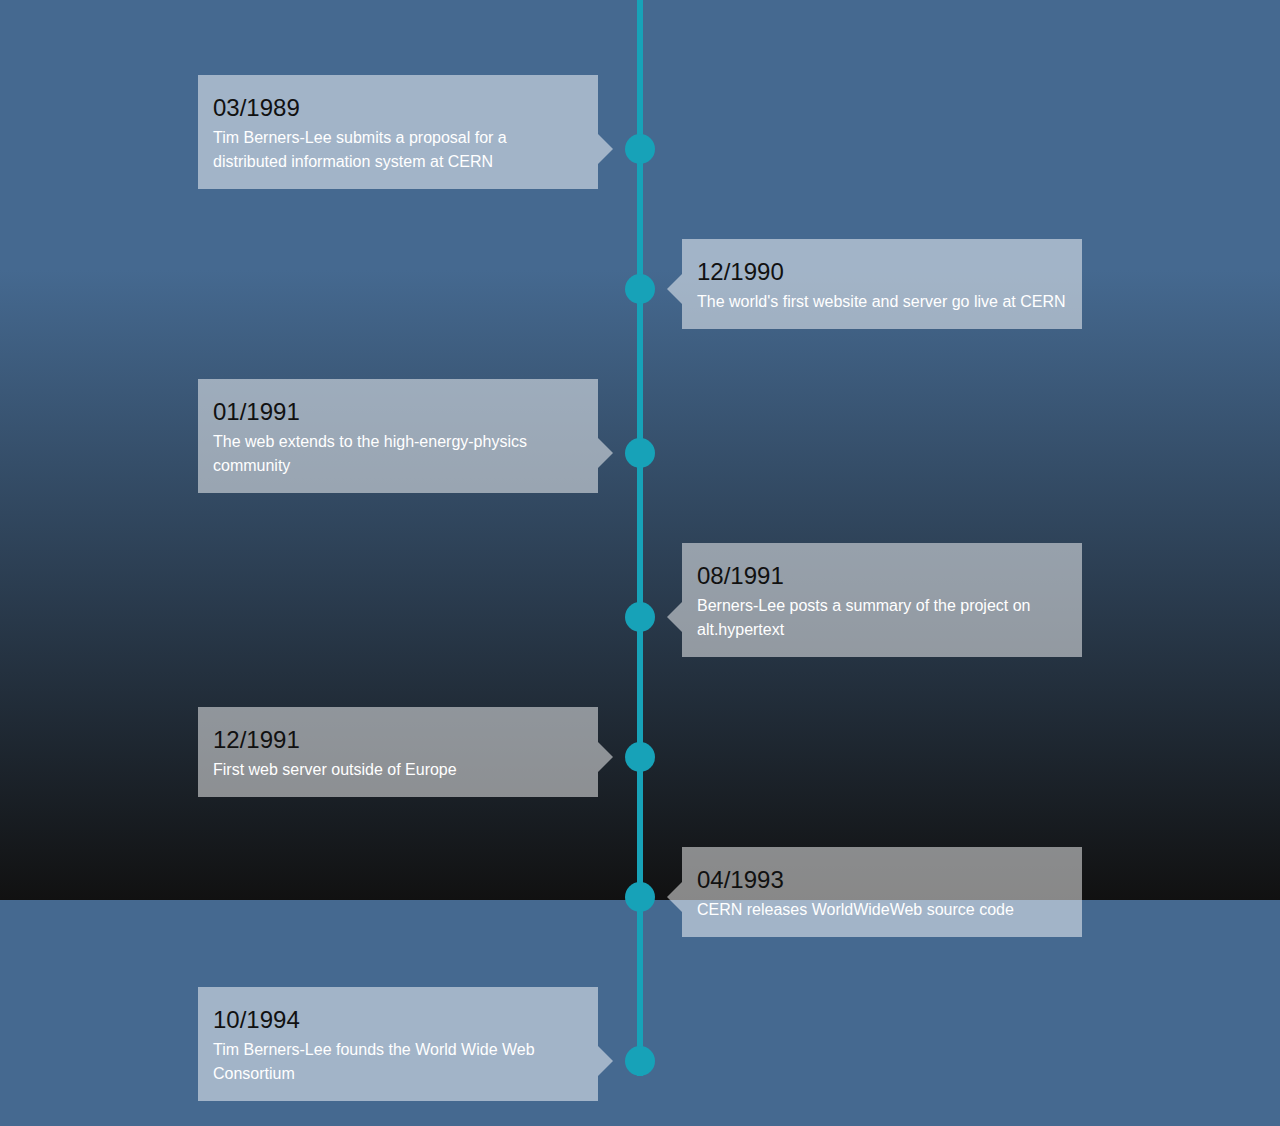
==== timeline.html @ 2560b267 "Change filename and separate CSS" ====
<!DOCTYPE html>
<html>
	<head>
		<meta charset="UTF-8">
		<meta name="viewport" content="width=device-width, initial-scale=1.0">
		<title>rResponsive Vertical Timeline</title>
		<link rel="stylesheet" href="timeline.css">
	</head>
	
	<body>
		<section class="timeline">
			<ul>
				<li>
					<div>
					<h4>03/1989</h4>
					<p>Tim Berners-Lee submits a proposal for a distributed information system at CERN</p>
					</div>
				</li>
				
				<li>
					<div>
					<h4>12/1990</h4>
					The world's first website and server go live at CERN
					</div>
				</li>
				
				<li>
					<div>
					<h4>01/1991</h4>
					The web extends to the high-energy-physics community
					</div>
				</li>
				
				<li>
					<div>
					<h4>08/1991</h4>
					Berners-Lee posts a summary of the project on alt.hypertext
					</div>
				</li>
				
				<li>
					<div>
					<h4>12/1991</h4>
					First web server outside of Europe
					</div>
				</li>
				
				<li>
					<div>
					<h4>04/1993</h4>
					CERN releases WorldWideWeb source code
					</div>
				</li>
				
				<li>
					<div>
					<h4>10/1994</h4>
					Tim Berners-Lee founds the World Wide Web Consortium
					</div>
				</li>
				
			</ul>
		</section>
	</body>
</html>
---- timeline.css ----
*,
*::before,
*::after {
  margin: 0;
  padding: 0;
  box-sizing: border-box;
}

body {
  font: normal 16px/1.5 "Helvetica Neue", sans-serif;
  background: #456990;
  background-image: linear-gradient(#456990 30%, #111);
  background-attachment: fixed;
  color: #fff;
  overflow-x: hidden;
  padding-bottom: 50px;
} 		

.timeline {
	margin-left: -90%;
}
.timeline ul li {
	list-style-type: none;
	position: relative;
	width: 6px;
	margin: 0 auto;
	padding-top: 50px;
	background: #17A2B8;
}
.timeline ul li::after {
	content: "";
	position: absolute;
	left: 50%;
	bottom: 0;
	transform: translateX(-50%);
	width: 30px;
	height: 30px;
	border-radius: 50%;
	background: inherit;
}
.timeline ul li div {
	position: relative;
	bottom: -25px;
	width: 75vw;
	padding: 15px;
	background: rgba(255,255,255,0.5);
}
.timeline ul li div::before {
	content: "";
	position: absolute;
	bottom: 25px;
	width: 0;
	height: 0;
	border-style: solid;
}
.timeline ul li:nth-child(odd) div {
	left: 45px;
}
.timeline ul li:nth-child(odd) div::before {
	left: -15px;
	border-width: 15px 15px 15px 0;
	border-color: transparent rgba(255,255,255,0.5) transparent transparent;
}
.timeline ul li:nth-child(even) div {
	left: 45px;
}
.timeline ul li:nth-child(even) div::before {
	left: -15px;
	border-width: 15px 15px 15px 0;
	border-color: transparent rgba(255,255,255,0.5) transparent transparent;
}
.timeline h4 {
	font-size: 1.5em;
	font-weight: 200;
	color: #111;
}

@media only screen and (min-width: 992px) {
	.timeline {
		margin-left: 0;
	}
	.timeline ul li div {
		width: 400px;
	}
	.timeline ul li:nth-child(odd) div {
		left: -439px;
	}
	.timeline ul li:nth-child(odd) div::before {
		left: 400px;
		border-width: 15px 0 15px 15px;
		border-color: transparent transparent transparent rgba(255,255,255,0.5);
	}
}
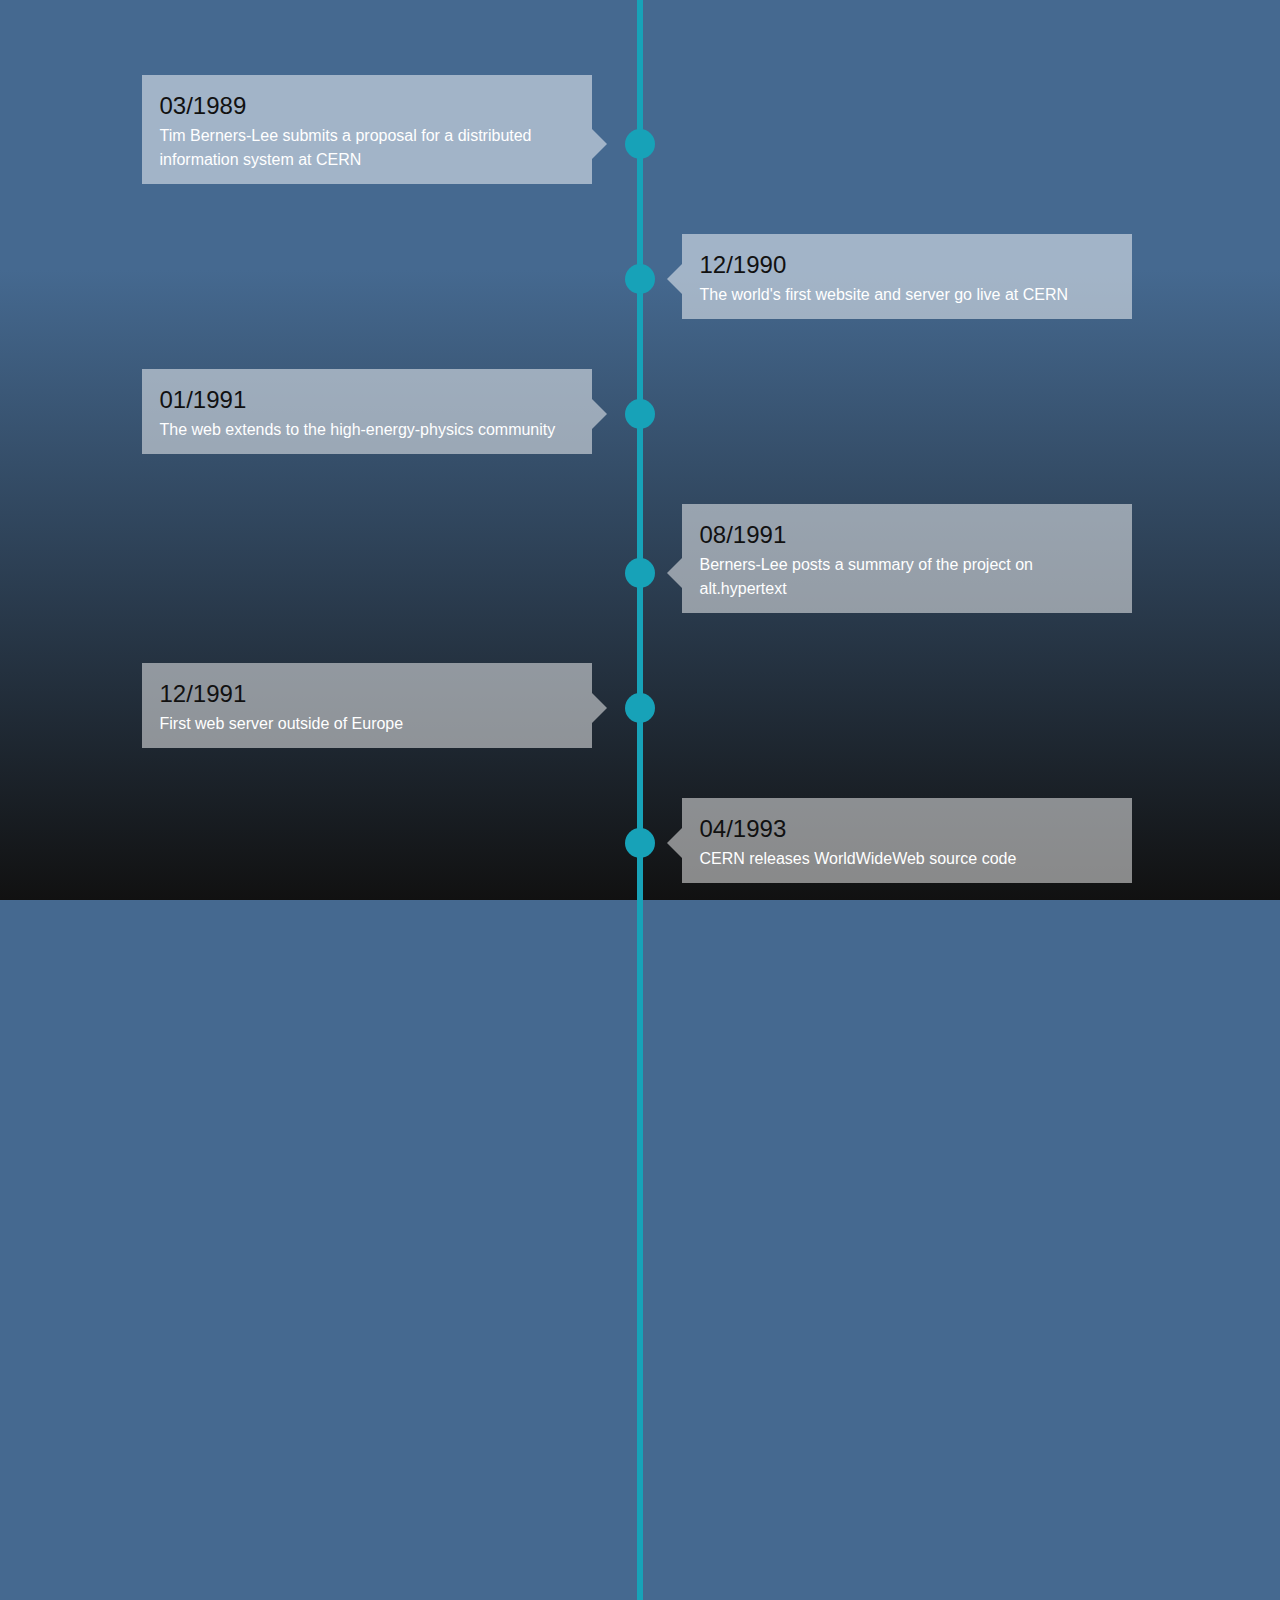
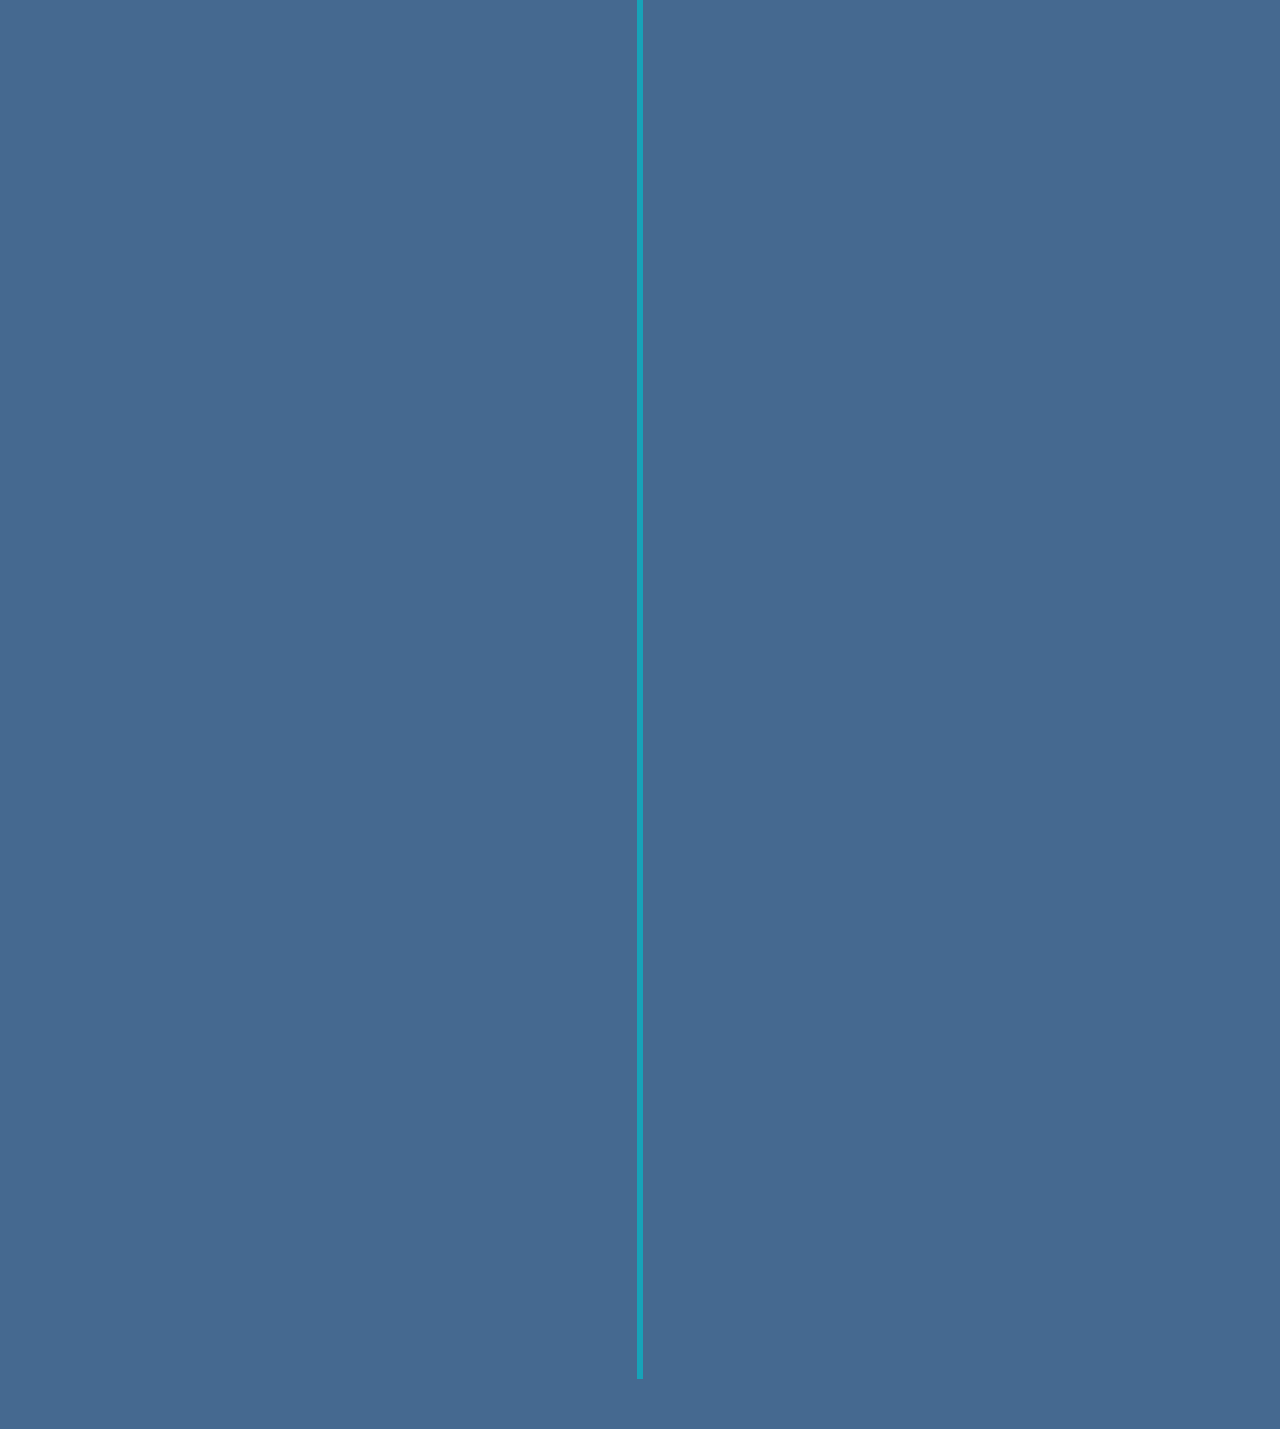
==== commit 5268aacc: "Animate Timeline" ====
--- a/timeline.html
+++ b/timeline.html
@@ -3,8 +3,9 @@
 	<head>
 		<meta charset="UTF-8">
 		<meta name="viewport" content="width=device-width, initial-scale=1.0">
-		<title>rResponsive Vertical Timeline</title>
-		<link rel="stylesheet" href="timeline.css">
+		<title>Responsive Vertical Timeline</title>
+		<link rel="stylesheet" href="css/timeline.css">
+		<script src="js/timeline.js" defer></script>
 	</head>
 	
 	<body>
@@ -59,6 +60,107 @@
 					</div>
 				</li>
 				
+				<!-- a lot more items for animation testing -->
+				
+				<li>
+					<div>
+					<h4>03/1989</h4>
+					<p>Tim Berners-Lee submits a proposal for a distributed information system at CERN</p>
+					</div>
+				</li>
+				
+				<li>
+					<div>
+					<h4>12/1990</h4>
+					The world's first website and server go live at CERN
+					</div>
+				</li>
+				
+				<li>
+					<div>
+					<h4>01/1991</h4>
+					The web extends to the high-energy-physics community
+					</div>
+				</li>
+				
+				<li>
+					<div>
+					<h4>08/1991</h4>
+					Berners-Lee posts a summary of the project on alt.hypertext
+					</div>
+				</li>
+				
+				<li>
+					<div>
+					<h4>12/1991</h4>
+					First web server outside of Europe
+					</div>
+				</li>
+				
+				<li>
+					<div>
+					<h4>04/1993</h4>
+					CERN releases WorldWideWeb source code
+					</div>
+				</li>
+				
+				<li>
+					<div>
+					<h4>10/1994</h4>
+					Tim Berners-Lee founds the World Wide Web Consortium
+					</div>
+				</li>				
+
+				<li>
+					<div>
+					<h4>03/1989</h4>
+					<p>Tim Berners-Lee submits a proposal for a distributed information system at CERN</p>
+					</div>
+				</li>
+				
+				<li>
+					<div>
+					<h4>12/1990</h4>
+					The world's first website and server go live at CERN
+					</div>
+				</li>
+				
+				<li>
+					<div>
+					<h4>01/1991</h4>
+					The web extends to the high-energy-physics community
+					</div>
+				</li>
+				
+				<li>
+					<div>
+					<h4>08/1991</h4>
+					Berners-Lee posts a summary of the project on alt.hypertext
+					</div>
+				</li>
+				
+				<li>
+					<div>
+					<h4>12/1991</h4>
+					First web server outside of Europe
+					</div>
+				</li>
+				
+				<li>
+					<div>
+					<h4>04/1993</h4>
+					CERN releases WorldWideWeb source code
+					</div>
+				</li>
+				
+				<li>
+					<div>
+					<h4>10/1994</h4>
+					Tim Berners-Lee founds the World Wide Web Consortium
+					</div>
+				</li>		
+
+				
 			</ul>
 		</section>
 	</body>
--- a/css/timeline.css
+++ b/css/timeline.css
@@ -0,0 +1,112 @@
+*,
+*::before,
+*::after {
+  margin: 0;
+  padding: 0;
+  box-sizing: border-box;
+}
+
+html {
+  font-size: 10px;
+}
+
+body {
+  font: normal 1.6rem/1.5 sans-serif;
+  background: #456990;
+  background-image: linear-gradient(#456990 30%, #111);
+  background-attachment: fixed;
+  color: #fff;
+  overflow-x: hidden;
+  padding-bottom: 50px;
+}
+
+.timeline h4 {
+  font-size: 1.5em;
+  font-weight: 200;
+  color: #111;
+}
+.timeline ul li {
+  list-style-type: none;
+  position: relative;
+  width: 0.6rem;
+  margin: 0 6%;
+  padding: 2.5rem 0;
+  background: #17a2b8;
+}
+.timeline ul li::after {
+  content: "";
+  position: absolute;
+  left: -1.2rem;
+  bottom: 0;
+  width: 3rem;
+  height: 3rem;
+  border-radius: 50%;
+  background: inherit;
+  visibility: hidden;
+  opacity: 0;
+  transition: all 0.5s ease-in-out;
+}
+.timeline ul li.slide-in::after {
+  visibility: visible;
+  opacity: 1;
+}
+.timeline ul li div {
+  position: relative;
+  top: 5rem;
+  width: calc(100vw - 22.5rem + 4.5rem);
+  padding: 1.25rem 1.75rem;
+  background: rgba(255, 255, 255, 0.5);
+  visibility: hidden;
+  opacity: 0;
+  transition: all 0.5s ease-in-out;
+}
+.timeline ul li div::before {
+  content: "";
+  position: absolute;
+  bottom: 2.5rem;
+  width: 0;
+  height: 0;
+  border-style: solid;
+}
+.timeline ul li.slide-in div {
+  transform: none !important;
+  visibility: visible;
+  opacity: 1;
+}
+.timeline ul li:nth-child(odd) div {
+  left: 4.5rem;
+  transform: translateX(-20rem);
+}
+.timeline ul li:nth-child(odd) div::before {
+  left: -1.5rem;
+  border-width: 1.5rem 1.5rem 1.5rem 0;
+  border-color: transparent rgba(255, 255, 255, 0.5) transparent transparent;
+}
+.timeline ul li:nth-child(even) div {
+  left: 4.5rem;
+  transform: translateX(20rem);
+}
+.timeline ul li:nth-child(even) div::before {
+  left: -1.5rem;
+  border-width: 1.5rem 1.5rem 1.5rem 0;
+  border-color: transparent rgba(255, 255, 255, 0.5) transparent transparent;
+}
+
+@media only screen and (min-width: 992px) {
+  .timeline ul li {
+    margin: 0 auto;
+  }
+  .timeline ul li div {
+    width: 45rem;
+  }
+  .timeline ul li:nth-child(odd) div {
+    left: -49.5rem;
+  }
+  .timeline ul li:nth-child(odd) div::before {
+    left: 45rem;
+    border-width: 1.5rem 0 1.5rem 1.5rem;
+    border-color: transparent transparent transparent rgba(255, 255, 255, 0.5);
+  }
+}
+
+/*# sourceMappingURL=timeline.css.map */
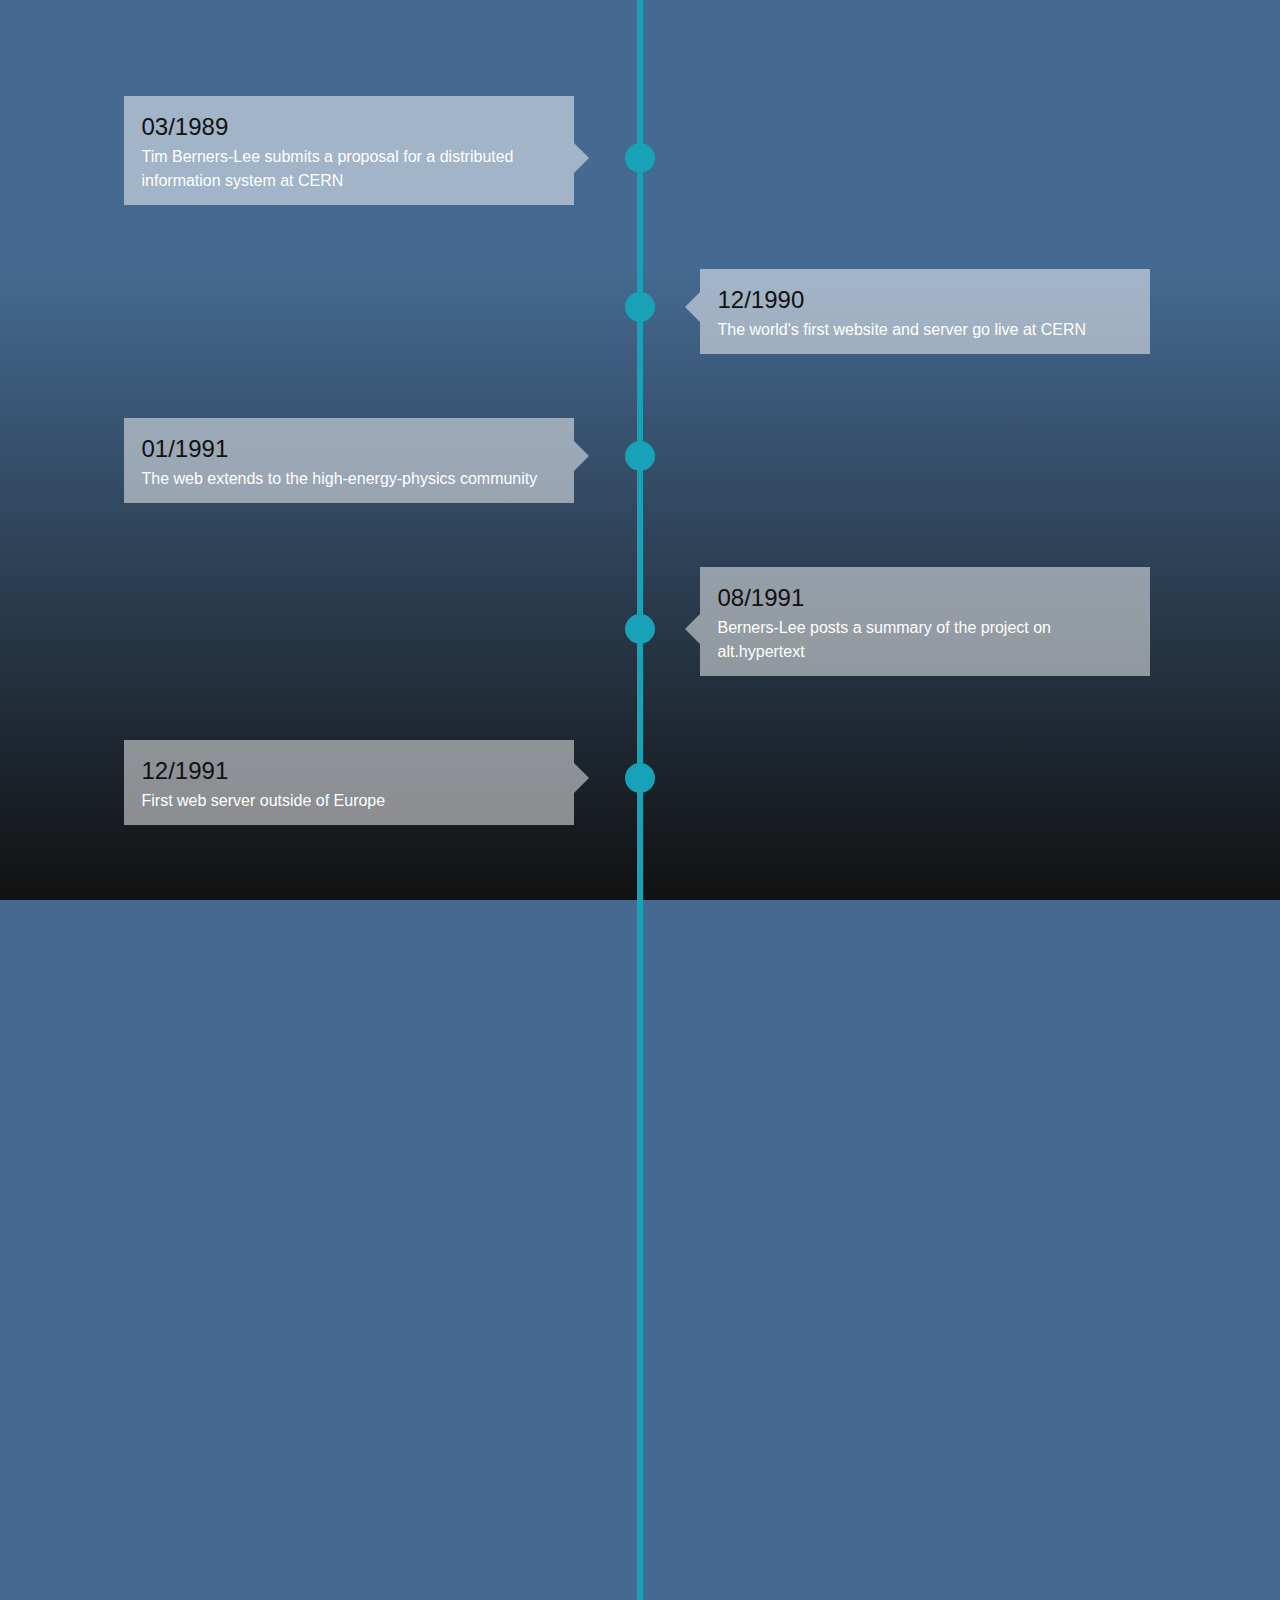
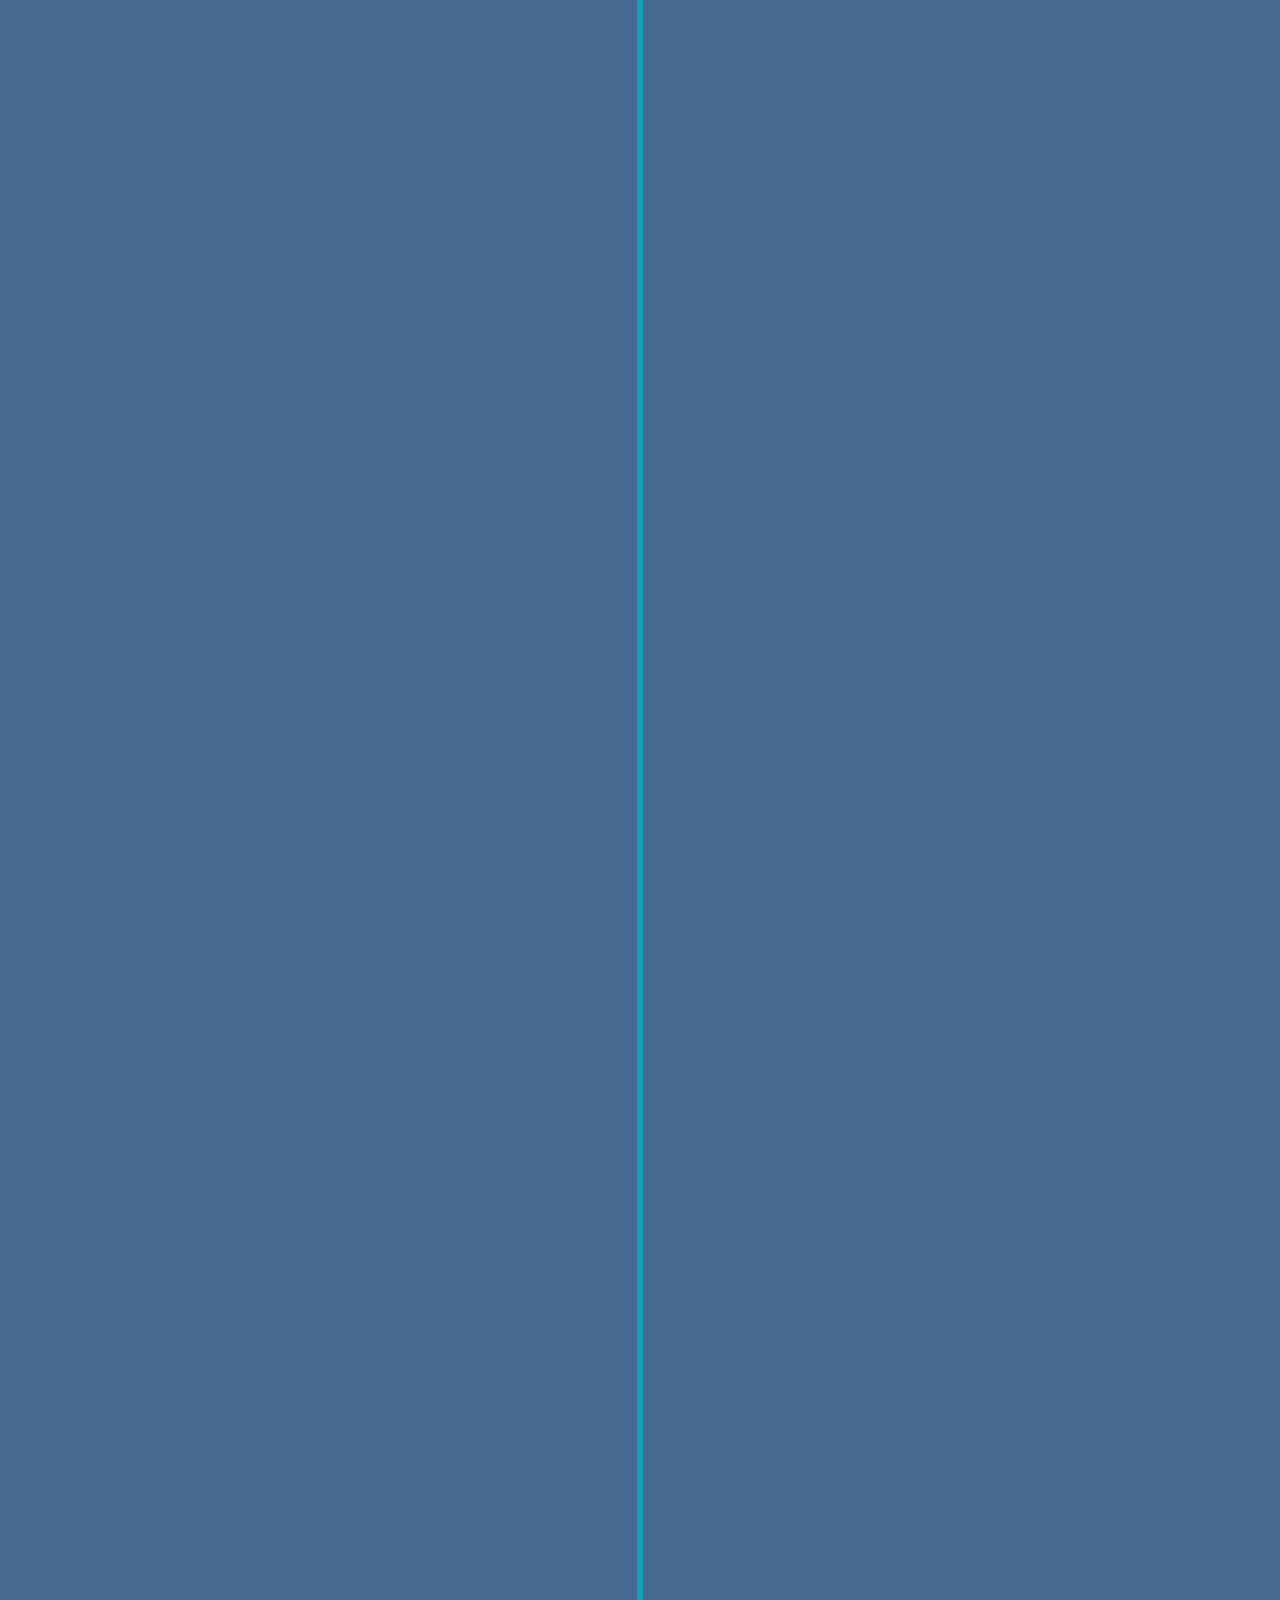
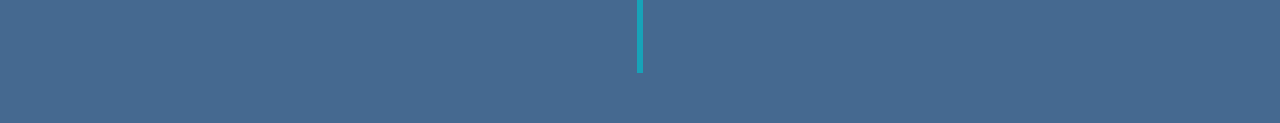
==== commit 33767fff: "fix dimensions & improve animations" ====
--- a/timeline.html
+++ b/timeline.html
@@ -60,7 +60,7 @@
 					</div>
 				</li>
 				
-				<!-- a lot more items for animation testing -->
+				<!-- more items for animation testing -->
 				
 				<li>
 					<div>
@@ -158,8 +158,7 @@
 					<h4>10/1994</h4>
 					Tim Berners-Lee founds the World Wide Web Consortium
 					</div>
-				</li>		
-
+				</li>
 				
 			</ul>
 		</section>
--- a/css/timeline.css
+++ b/css/timeline.css
@@ -29,31 +29,34 @@
   list-style-type: none;
   position: relative;
   width: 0.6rem;
-  margin: 0 6%;
-  padding: 2.5rem 0;
+  margin: 0 2.5em;
+  padding: 2em 0;
   background: #17a2b8;
 }
 .timeline ul li::after {
   content: "";
   position: absolute;
-  left: -1.2rem;
   bottom: 0;
+  left: 50%;
   width: 3rem;
   height: 3rem;
+  transform: scale(0) translateX(-50%);
   border-radius: 50%;
   background: inherit;
   visibility: hidden;
   opacity: 0;
-  transition: all 0.5s ease-in-out;
+  transition: all 0.35s ease-in-out;
+  transform-origin: left;
 }
 .timeline ul li.slide-in::after {
   visibility: visible;
   opacity: 1;
+  transform: scale(1) translateX(-50%);
 }
 .timeline ul li div {
   position: relative;
-  top: 5rem;
-  width: calc(100vw - 22.5rem + 4.5rem);
+  top: 4em;
+  width: calc(100vw - 5em - (3em + 1.5rem));
   padding: 1.25rem 1.75rem;
   background: rgba(255, 255, 255, 0.5);
   visibility: hidden;
@@ -63,7 +66,7 @@
 .timeline ul li div::before {
   content: "";
   position: absolute;
-  bottom: 2.5rem;
+  bottom: 2em;
   width: 0;
   height: 0;
   border-style: solid;
@@ -74,8 +77,8 @@
   opacity: 1;
 }
 .timeline ul li:nth-child(odd) div {
-  left: 4.5rem;
-  transform: translateX(-20rem);
+  left: calc(3em + 1.5rem);
+  transform: translateX(20rem);
 }
 .timeline ul li:nth-child(odd) div::before {
   left: -1.5rem;
@@ -83,7 +86,7 @@
   border-color: transparent rgba(255, 255, 255, 0.5) transparent transparent;
 }
 .timeline ul li:nth-child(even) div {
-  left: 4.5rem;
+  left: calc(3em + 1.5rem);
   transform: translateX(20rem);
 }
 .timeline ul li:nth-child(even) div::before {
@@ -100,7 +103,8 @@
     width: 45rem;
   }
   .timeline ul li:nth-child(odd) div {
-    left: -49.5rem;
+    left: calc(-45rem - (3em + 1.5rem));
+    transform: translateX(-20rem);
   }
   .timeline ul li:nth-child(odd) div::before {
     left: 45rem;
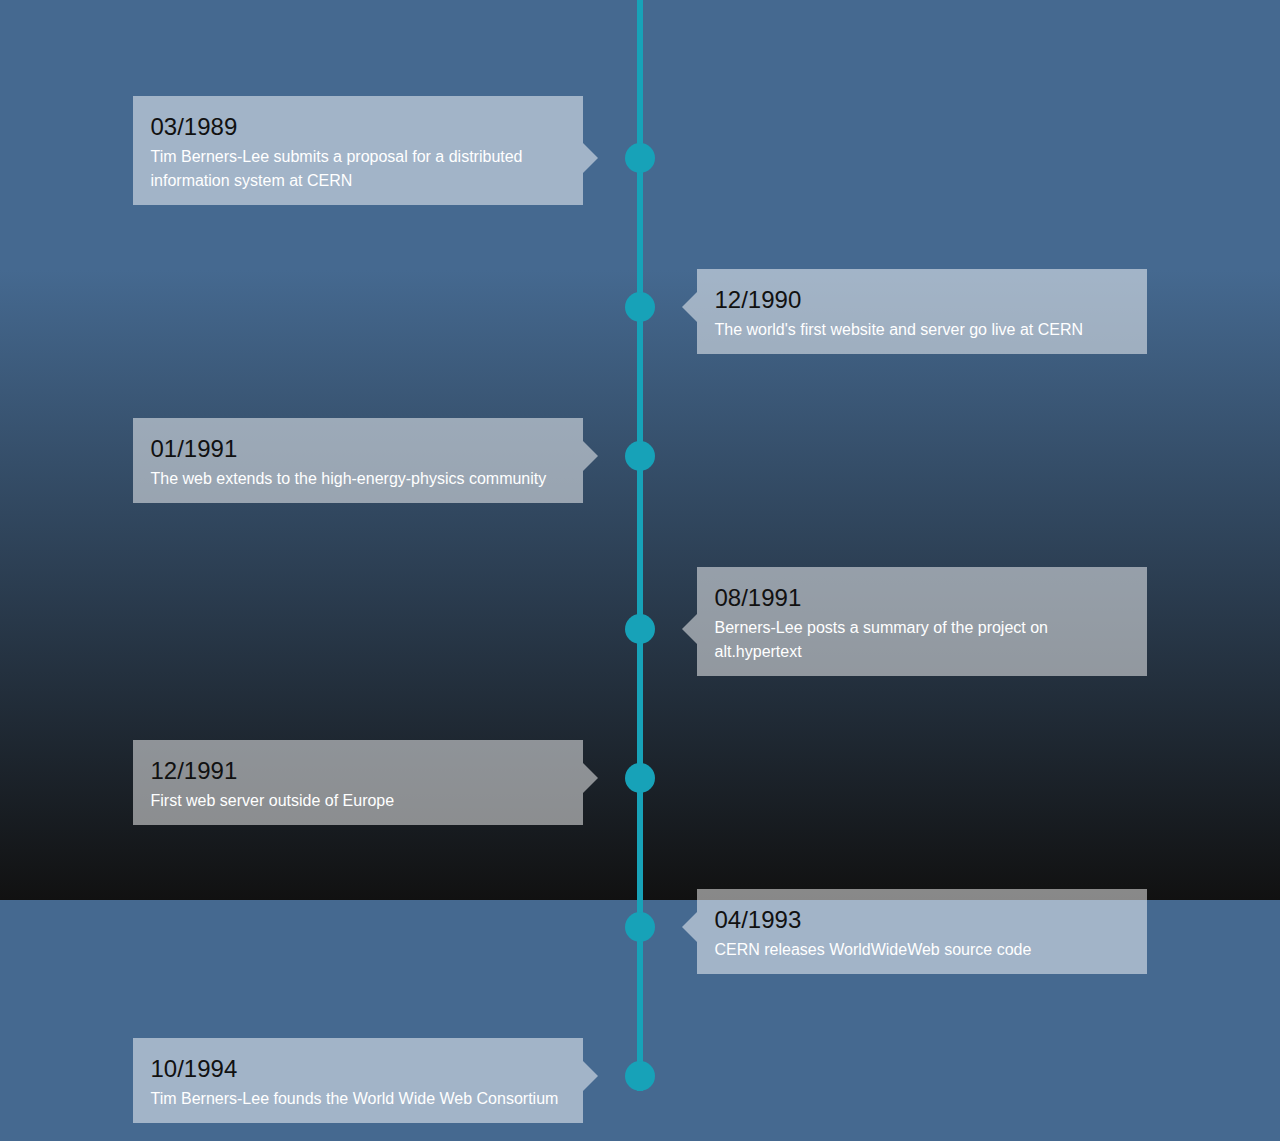
==== commit f36372e3: "add timeline right-side option" ====
--- a/timeline.html
+++ b/timeline.html
@@ -5,112 +5,11 @@
 		<meta name="viewport" content="width=device-width, initial-scale=1.0">
 		<title>Responsive Vertical Timeline</title>
 		<link rel="stylesheet" href="css/timeline.css">
-		<script src="js/timeline.js" defer></script>
 	</head>
 	
 	<body>
-		<section class="timeline">
+		<section class="timeline right">
 			<ul>
-				<li>
-					<div>
-					<h4>03/1989</h4>
-					<p>Tim Berners-Lee submits a proposal for a distributed information system at CERN</p>
-					</div>
-				</li>
-				
-				<li>
-					<div>
-					<h4>12/1990</h4>
-					The world's first website and server go live at CERN
-					</div>
-				</li>
-				
-				<li>
-					<div>
-					<h4>01/1991</h4>
-					The web extends to the high-energy-physics community
-					</div>
-				</li>
-				
-				<li>
-					<div>
-					<h4>08/1991</h4>
-					Berners-Lee posts a summary of the project on alt.hypertext
-					</div>
-				</li>
-				
-				<li>
-					<div>
-					<h4>12/1991</h4>
-					First web server outside of Europe
-					</div>
-				</li>
-				
-				<li>
-					<div>
-					<h4>04/1993</h4>
-					CERN releases WorldWideWeb source code
-					</div>
-				</li>
-				
-				<li>
-					<div>
-					<h4>10/1994</h4>
-					Tim Berners-Lee founds the World Wide Web Consortium
-					</div>
-				</li>
-				
-				<!-- more items for animation testing -->
-				
-				<li>
-					<div>
-					<h4>03/1989</h4>
-					<p>Tim Berners-Lee submits a proposal for a distributed information system at CERN</p>
-					</div>
-				</li>
-				
-				<li>
-					<div>
-					<h4>12/1990</h4>
-					The world's first website and server go live at CERN
-					</div>
-				</li>
-				
-				<li>
-					<div>
-					<h4>01/1991</h4>
-					The web extends to the high-energy-physics community
-					</div>
-				</li>
-				
-				<li>
-					<div>
-					<h4>08/1991</h4>
-					Berners-Lee posts a summary of the project on alt.hypertext
-					</div>
-				</li>
-				
-				<li>
-					<div>
-					<h4>12/1991</h4>
-					First web server outside of Europe
-					</div>
-				</li>
-				
-				<li>
-					<div>
-					<h4>04/1993</h4>
-					CERN releases WorldWideWeb source code
-					</div>
-				</li>
-				
-				<li>
-					<div>
-					<h4>10/1994</h4>
-					Tim Berners-Lee founds the World Wide Web Consortium
-					</div>
-				</li>				
-
 				<li>
 					<div>
 					<h4>03/1989</h4>
--- a/css/timeline.css
+++ b/css/timeline.css
@@ -20,16 +20,22 @@
   padding-bottom: 50px;
 }
 
+.timeline {
+  display: flex;
+  justify-content: flex-start;
+}
 .timeline h4 {
   font-size: 1.5em;
   font-weight: 200;
   color: #111;
 }
+.timeline ul {
+  margin-left: 3rem;
+}
 .timeline ul li {
   list-style-type: none;
   position: relative;
   width: 0.6rem;
-  margin: 0 2.5em;
   padding: 2em 0;
   background: #17a2b8;
 }
@@ -38,30 +44,18 @@
   position: absolute;
   bottom: 0;
   left: 50%;
+  transform: translateX(-50%);
   width: 3rem;
   height: 3rem;
-  transform: scale(0) translateX(-50%);
   border-radius: 50%;
   background: inherit;
-  visibility: hidden;
-  opacity: 0;
-  transition: all 0.35s ease-in-out;
-  transform-origin: left;
-}
-.timeline ul li.slide-in::after {
-  visibility: visible;
-  opacity: 1;
-  transform: scale(1) translateX(-50%);
 }
 .timeline ul li div {
   position: relative;
   top: 4em;
-  width: calc(100vw - 5em - (3em + 1.5rem));
+  width: calc(100vw - 22.5rem + 0.6rem + 1.5em + 3rem);
   padding: 1.25rem 1.75rem;
   background: rgba(255, 255, 255, 0.5);
-  visibility: hidden;
-  opacity: 0;
-  transition: all 0.5s ease-in-out;
 }
 .timeline ul li div::before {
   content: "";
@@ -71,14 +65,8 @@
   height: 0;
   border-style: solid;
 }
-.timeline ul li.slide-in div {
-  transform: none !important;
-  visibility: visible;
-  opacity: 1;
-}
 .timeline ul li:nth-child(odd) div {
-  left: calc(3em + 1.5rem);
-  transform: translateX(20rem);
+  left: calc(0.6rem + 1.5em + 3rem);
 }
 .timeline ul li:nth-child(odd) div::before {
   left: -1.5rem;
@@ -86,31 +74,84 @@
   border-color: transparent rgba(255, 255, 255, 0.5) transparent transparent;
 }
 .timeline ul li:nth-child(even) div {
-  left: calc(3em + 1.5rem);
-  transform: translateX(20rem);
+  left: calc(0.6rem + 1.5em + 3rem);
 }
 .timeline ul li:nth-child(even) div::before {
   left: -1.5rem;
   border-width: 1.5rem 1.5rem 1.5rem 0;
   border-color: transparent rgba(255, 255, 255, 0.5) transparent transparent;
 }
+.timeline.right {
+  justify-content: flex-end;
+}
+.timeline.right ul {
+  margin-right: 4rem;
+  margin-left: 0;
+}
+.timeline.right:nth-child(odd) div {
+  left: inherit;
+  right: calc(100vw - 4rem - (0.6rem + 1.5em + 3rem + 2rem));
+}
+.timeline.right:nth-child(odd) div::before {
+  left: inherit;
+  right: -1.5rem;
+  transform: rotate(0.5turn);
+}
+.timeline.right:nth-child(even) div {
+  left: inherit;
+  right: calc(100vw - 4rem - (0.6rem + 1.5em + 3rem + 2rem));
+}
+.timeline.right:nth-child(even) div::before {
+  left: inherit;
+  right: -1.5rem;
+  transform: rotate(0.5turn);
+}
 
 @media only screen and (min-width: 992px) {
-  .timeline ul li {
+  .timeline ul {
     margin: 0 auto;
   }
   .timeline ul li div {
     width: 45rem;
   }
   .timeline ul li:nth-child(odd) div {
-    left: calc(-45rem - (3em + 1.5rem));
-    transform: translateX(-20rem);
+    left: calc(-45rem - 1.5em - 3rem);
   }
   .timeline ul li:nth-child(odd) div::before {
     left: 45rem;
     border-width: 1.5rem 0 1.5rem 1.5rem;
     border-color: transparent transparent transparent rgba(255, 255, 255, 0.5);
   }
+  .timeline ul li:nth-child(even) div {
+    left: calc(0.6rem + 1.5em + 3rem);
+  }
+  .timeline ul li:nth-child(even) div::before {
+    left: -1.5rem;
+    border-width: 1.5rem 1.5rem 1.5rem 0;
+    border-color: transparent rgba(255, 255, 255, 0.5) transparent transparent;
+  }
+  .timeline.right ul {
+    margin: 0 auto;
+  }
+  .timeline.right ul li div {
+    width: 45rem;
+  }
+  .timeline.right ul li:nth-child(odd) div {
+    left: calc(-45rem - 1.5em - 3rem);
+  }
+  .timeline.right ul li:nth-child(odd) div::before {
+    left: 45rem;
+    transform: none;
+  }
+  .timeline.right ul li:nth-child(even) div {
+    right: inherit;
+    left: calc(0.6rem + 1.5em + 3rem);
+  }
+  .timeline.right ul li:nth-child(even) div::before {
+    right: inherit;
+    left: -1.5rem;
+    transform: none;
+  }
 }
 
 /*# sourceMappingURL=timeline.css.map */
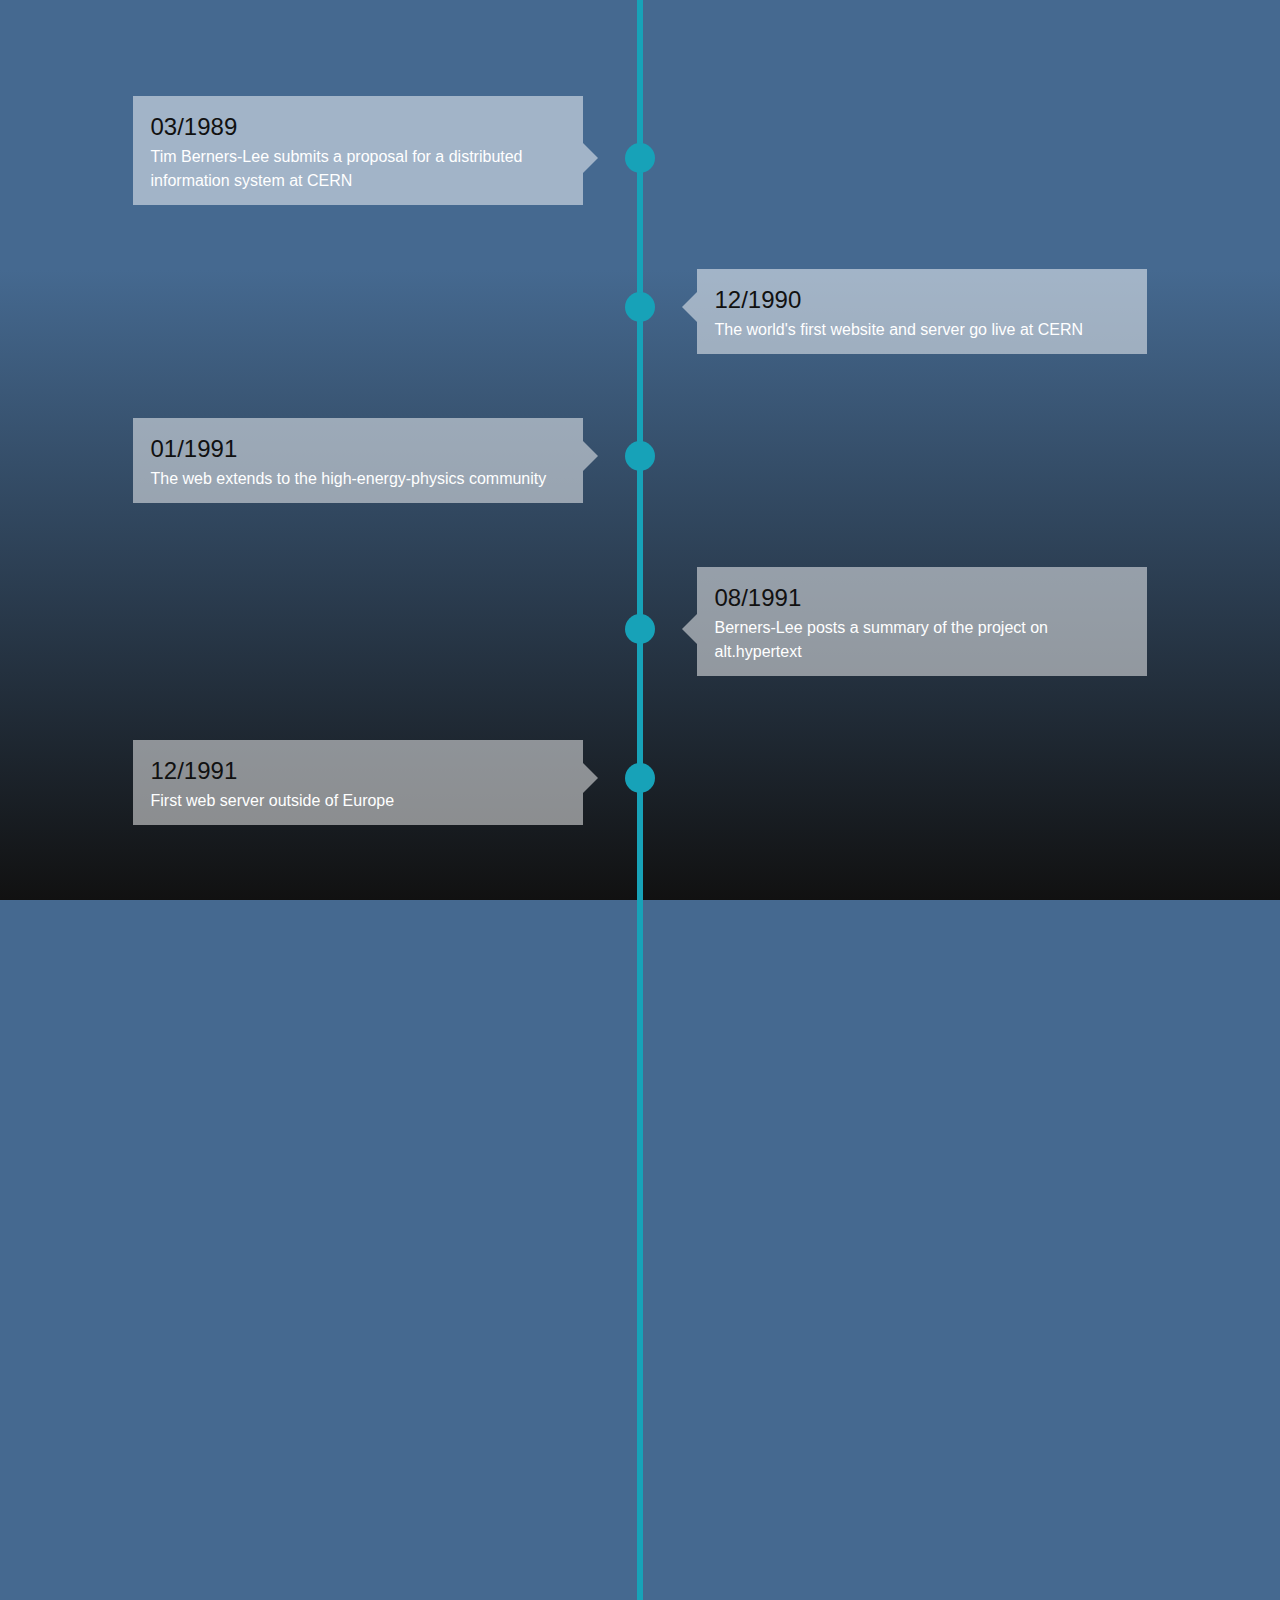
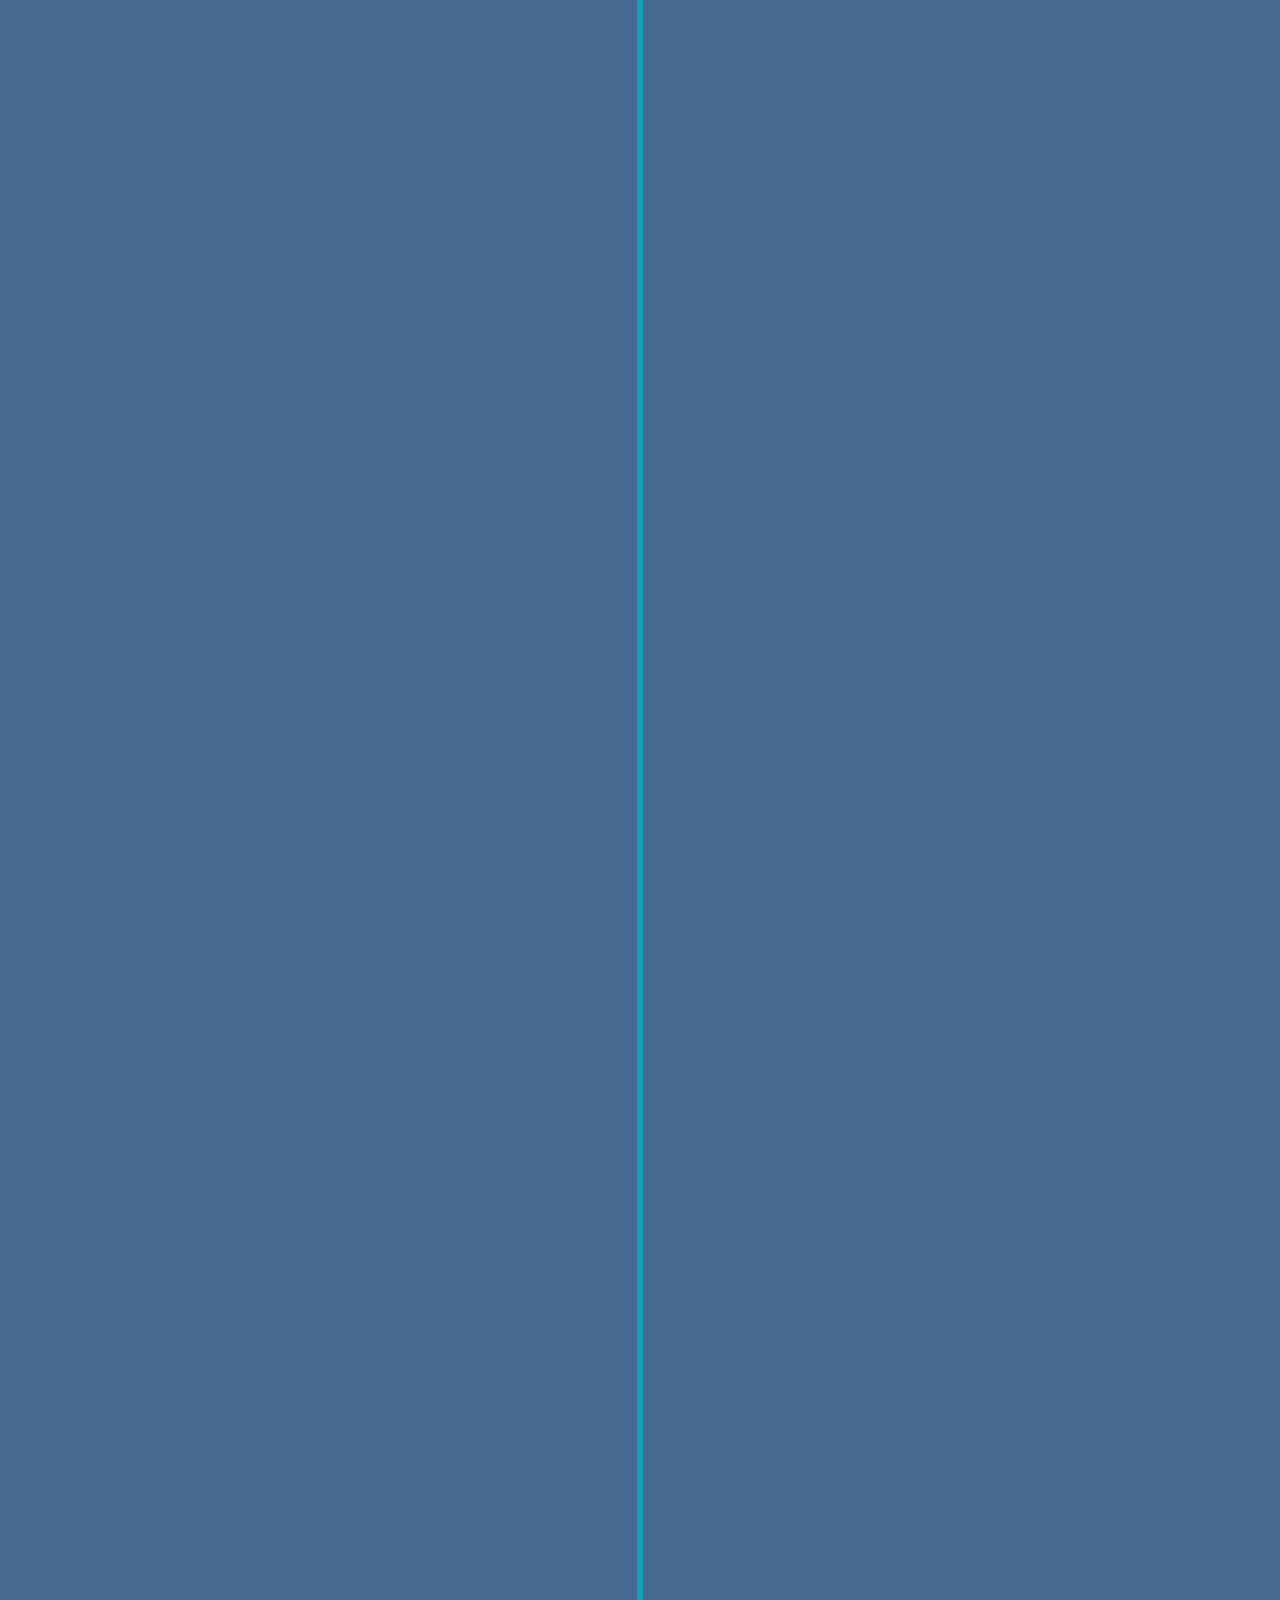
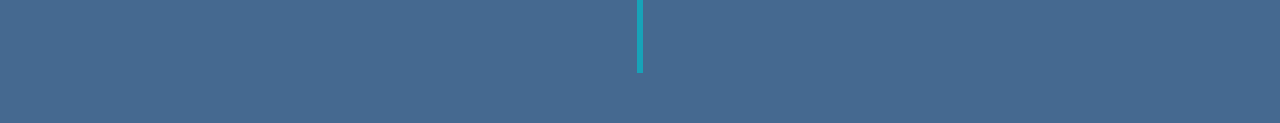
==== commit 3857a9c7: "include timeline right option" ====
--- a/timeline.html
+++ b/timeline.html
@@ -5,11 +5,112 @@
 		<meta name="viewport" content="width=device-width, initial-scale=1.0">
 		<title>Responsive Vertical Timeline</title>
 		<link rel="stylesheet" href="css/timeline.css">
+		<script src="js/timeline.js" defer></script>
 	</head>
 	
 	<body>
-		<section class="timeline right">
+		<section class="timeline animation right">
 			<ul>
+				<li>
+					<div>
+					<h4>03/1989</h4>
+					<p>Tim Berners-Lee submits a proposal for a distributed information system at CERN</p>
+					</div>
+				</li>
+				
+				<li>
+					<div>
+					<h4>12/1990</h4>
+					The world's first website and server go live at CERN
+					</div>
+				</li>
+				
+				<li>
+					<div>
+					<h4>01/1991</h4>
+					The web extends to the high-energy-physics community
+					</div>
+				</li>
+				
+				<li>
+					<div>
+					<h4>08/1991</h4>
+					Berners-Lee posts a summary of the project on alt.hypertext
+					</div>
+				</li>
+				
+				<li>
+					<div>
+					<h4>12/1991</h4>
+					First web server outside of Europe
+					</div>
+				</li>
+				
+				<li>
+					<div>
+					<h4>04/1993</h4>
+					CERN releases WorldWideWeb source code
+					</div>
+				</li>
+				
+				<li>
+					<div>
+					<h4>10/1994</h4>
+					Tim Berners-Lee founds the World Wide Web Consortium
+					</div>
+				</li>
+				
+				<!-- more items for animation testing -->
+				
+				<li>
+					<div>
+					<h4>03/1989</h4>
+					<p>Tim Berners-Lee submits a proposal for a distributed information system at CERN</p>
+					</div>
+				</li>
+				
+				<li>
+					<div>
+					<h4>12/1990</h4>
+					The world's first website and server go live at CERN
+					</div>
+				</li>
+				
+				<li>
+					<div>
+					<h4>01/1991</h4>
+					The web extends to the high-energy-physics community
+					</div>
+				</li>
+				
+				<li>
+					<div>
+					<h4>08/1991</h4>
+					Berners-Lee posts a summary of the project on alt.hypertext
+					</div>
+				</li>
+				
+				<li>
+					<div>
+					<h4>12/1991</h4>
+					First web server outside of Europe
+					</div>
+				</li>
+				
+				<li>
+					<div>
+					<h4>04/1993</h4>
+					CERN releases WorldWideWeb source code
+					</div>
+				</li>
+				
+				<li>
+					<div>
+					<h4>10/1994</h4>
+					Tim Berners-Lee founds the World Wide Web Consortium
+					</div>
+				</li>				
+
 				<li>
 					<div>
 					<h4>03/1989</h4>
--- a/css/timeline.css
+++ b/css/timeline.css
@@ -106,6 +106,28 @@
   right: -1.5rem;
   transform: rotate(0.5turn);
 }
+.timeline.animation ul li::after {
+  transform: scale(0) translateX(-50%);
+  visibility: hidden;
+  opacity: 0;
+  transition: all 0.35s ease-in-out;
+  transform-origin: left;
+}
+.timeline.animation ul li.slide-in::after {
+  visibility: visible;
+  opacity: 1;
+  transform: scale(1) translateX(-50%);
+}
+.timeline.animation ul li div {
+  visibility: hidden;
+  opacity: 0;
+  transition: all 0.5s ease-in-out;
+}
+.timeline.animation ul li.slide-in div {
+  transform: none !important;
+  visibility: visible;
+  opacity: 1;
+}
 
 @media only screen and (min-width: 992px) {
   .timeline ul {
